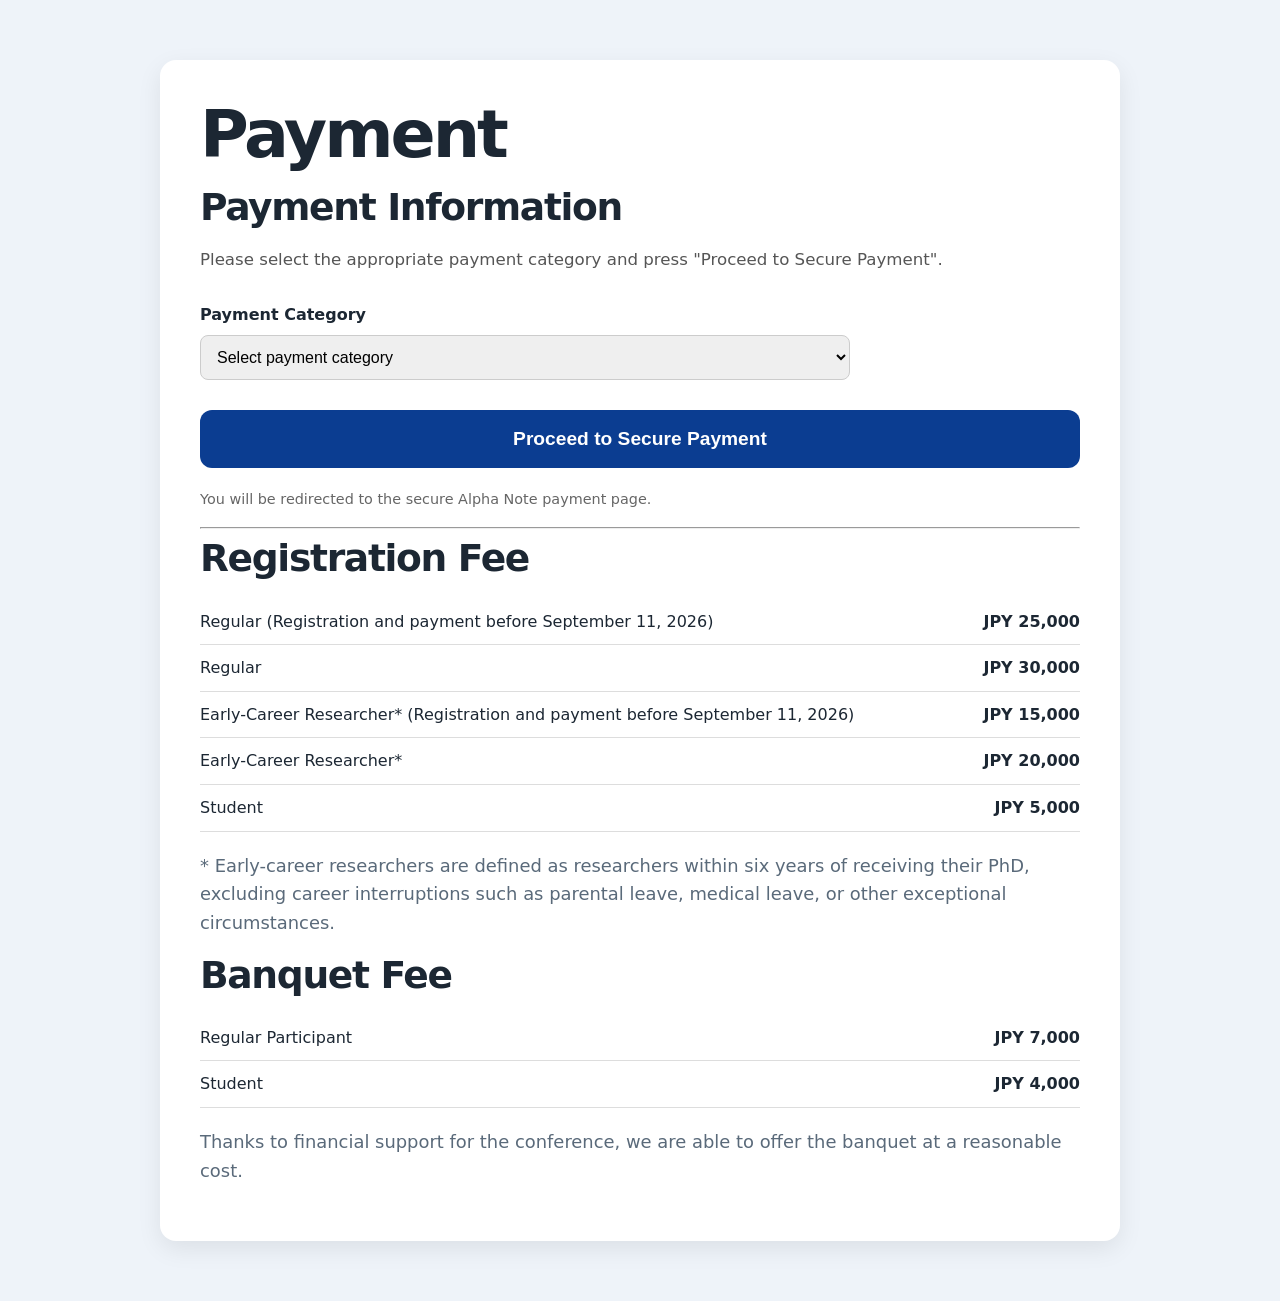
==== payment.html @ 2f1ac120 "Add files via upload" ====
<!DOCTYPE html>
<html lang="en">
<head>
  <meta charset="UTF-8">
  <title>Payment | ngVLA Conference Sendai</title>
  <link rel="stylesheet" href="style.css">
</head>

<body>
  <main class="payment-page">
    <section class="payment-card">

      <h1>Payment</h1>

      <h2>Payment Information</h2>

      <p class="payment-note">
        Please select the appropriate payment category and press "Proceed to Secure Payment".
      </p>


      <form action="https://test-payment.alpha-note.co.jp/service/credit"
            method="post"
            accept-charset="UTF-8">
        <input type="hidden" name="SiteId" value="22304603">
        <input type="hidden" name="SitePass" value="cawb2473">
<!--        <input type="hidden" name="Amount" value="210">
        <input type="submit">
      </form>
-->


        <label for="amount">Payment Category</label>
        <select id="amount" name="Amount" required>
          <option value="">Select payment category</option>

          <optgroup label="Registration + Banquet">
            <option value="32000">Regular (Early) + Banquet: JPY 32,000</option>
            <option value="37000">Regular + Banquet: JPY 37,000</option>
            <option value="22000">Early-Career Researcher (Early) + Banquet: JPY 22,000</option>
            <option value="27000">Early-Career Researcher + Banquet: JPY 27,000</option>
            <option value="9000">Student + Banquet: JPY 9,000</option>
          </optgroup>

          <optgroup label="Registration Only">
            <option value="25000">Regular (Early): JPY 25,000</option>
            <option value="30000">Regular: JPY 30,000</option>
            <option value="15000">Early-Career Researcher (Early): JPY 15,000</option>
            <option value="20000">Early-Career Researcher: JPY 20,000</option>
            <option value="5000">Student: JPY 5,000</option>
          </optgroup>

          <optgroup label="Banquet Only">
            <option value="7000">Banquet Only (Regular): JPY 7,000</option>
            <option value="4000">Banquet Only (Student): JPY 4,000</option>
          </optgroup>
        </select>

        <button type="submit" class="payment-button">
          Proceed to Secure Payment
        </button>
      </form>

      <p class="payment-small">
        You will be redirected to the secure Alpha Note payment page.
      </p>

      <hr>

      <h2>Registration Fee</h2>

      <table class="fee-table">
        <tr>
          <td>Regular (Registration and payment before September 11, 2026)</td>
          <td>JPY 25,000</td>
        </tr>
        <tr>
          <td>Regular</td>
          <td>JPY 30,000</td>
        </tr>
        <tr>
          <td>Early-Career Researcher* (Registration and payment before September 11, 2026)</td>
          <td>JPY 15,000</td>
        </tr>
        <tr>
          <td>Early-Career Researcher*</td>
          <td>JPY 20,000</td>
        </tr>
        <tr>
          <td>Student</td>
          <td>JPY 5,000</td>
        </tr>
      </table>

      <p class="lead">
        * Early-career researchers are defined as researchers within six years of receiving their PhD,
        excluding career interruptions such as parental leave, medical leave, or other exceptional circumstances.
      </p>

      <h2>Banquet Fee</h2>

      <table class="fee-table">
        <tr>
          <td>Regular Participant</td>
          <td>JPY 7,000</td>
        </tr>
        <tr>
          <td>Student</td>
          <td>JPY 4,000</td>
        </tr>
      </table>

      <p class="lead">
        Thanks to financial support for the conference, we are able to offer the banquet at a reasonable cost.
      </p>

    </section>
  </main>
</body>
</html>
---- style.css ----
:root {
  --bg: #eef3f9;
  --text: #1c2733;
  --muted: #5a6a7a;
  --accent: #0b3d91;
  --accent-dark: #072c6b;
  --card: rgba(255, 255, 255, 0.92);
  --line: rgba(28, 39, 51, 0.14);
  --shadow: 0 18px 50px rgba(10, 30, 80, 0.15);
  --max: 1120px;
}

* {
  box-sizing: border-box;
}

body {
  margin: 0;
  font-family: "Source Sans 3", "Roboto", ui-sans-serif, system-ui,
    -apple-system, BlinkMacSystemFont, "Segoe UI", sans-serif;
  color: var(--text);
  background: var(--bg);
  line-height: 1.6;
}

a {
  color: inherit;
  text-decoration: none;
}

/* Hero */
/*.hero {
  min-height: 620px;
  position: relative;
  color: #fff;
  background: url("https://raw.githubusercontent.com/daisukeiono/ngVLAConferenceSendai/272e5236b0652fa7bb953421e5971f6601d4c17a/ngVLA-full-1170x600.jpg")
    center / cover no-repeat;
  overflow: hidden;
}*/

.hero {
/*  min-height: clamp(480px, 72vh, 720px);*/
  min-height: clamp(360px, 56vh, 620px);
  position: relative;
  color: #fff;
  background: url("https://raw.githubusercontent.com/daisukeiono/ngVLAConferenceSendai/272e5236b0652fa7bb953421e5971f6601d4c17a/ngVLA-full-1170x600.jpg")
    center center / cover no-repeat;
  overflow: hidden;
}

/* organization関係 */
.sponsors {
  border-top: 1px solid rgba(0,0,0,0.08);
  margin-top: 20px;
}

.org-block {
  margin-bottom: 28px;
}

.org-block h3 {
  font-size: 1rem;
  text-transform: uppercase;
  letter-spacing: 0.08em;
  color: var(--accent);
  margin-bottom: 8px;
}

/* payment関係 */
.payment-page {
  max-width: 1000px;
  margin: 60px auto;
  padding: 0 20px;
}

.payment-card {
  background: #ffffff;
  border-radius: 16px;
  padding: 40px;
  box-shadow: 0 8px 24px rgba(0, 0, 0, 0.08);
}

.payment-card h1 {
  margin-top: 0;
  margin-bottom: 16px;
}

.payment-note {
  margin-bottom: 28px;
  color: #555;
}

.payment-card label {
  display: block;
  margin-top: 20px;
  margin-bottom: 8px;
  font-weight: 600;
}

.payment-card input,
.payment-card select {
  width: 650px;
  max-width: 100%;
  padding: 12px;
  border: 1px solid #ccc;
  border-radius: 8px;
  font-size: 1rem;
}

.payment-button {
  margin-top: 30px;
  width: 100%;
  padding: 18px;
  border: none;
  border-radius: 12px;
  background: #0b3d91;
  color: white;
  font-size: 1.2rem;
  font-weight: 700;
  cursor: pointer;
}

.payment-button:hover {
  background: #163a5a;
}

.payment-small {
  margin-top: 20px;
  font-size: 0.9rem;
  color: #666;
}

.fee-table {
  width: 100%;
  border-collapse: collapse;
  margin-bottom: 20px;
}

.fee-table td {
  padding: 10px 0;
  border-bottom: 1px solid #ddd;
}

.fee-table td:last-child {
  text-align: right;
  font-weight: 700;
  white-space: nowrap;
}

/* registration専用ヒーロー */
#registration-hero {
  background-image: url("sendai_resize.jpg");
  background-size: cover;
  background-position: center;
  background-repeat: no-repeat;
  /* min-height: 55vh; */
  min-height: clamp(360px, 56vh, 620px);

  display: flex;
  flex-direction: column;
}

/* registrationではダークオーバーレイを消す */
#registration-hero::before {
  content: none;
}

/* ナビとタイトル */
#registration-hero .nav,
#registration-hero .subpage-title {
  position: relative;
  z-index: 2;
}

#registration-hero .subpage-title {
  width: min(var(--max), calc(100% - 48px));
  margin: 0 auto;              /* ← 通常レイアウトに戻す */
/*  padding: 34px 0 46px; */
  text-align: left;            /* ← 左寄せ */
  color: white;
}

#registration-hero .subpage-title h1 {
  max-width: 640px;            /* ← indexと同じ挙動に戻す */
  text-align: left;
}

/* program専用ヒーロー */
#program-hero {
  background-image: url("herc-a-big.jpeg");
  background-size: cover;
  background-position: center;
  background-repeat: no-repeat;
  /* min-height: 55vh; */
  min-height: clamp(360px, 56vh, 620px);
  display: flex;
  flex-direction: column;
}

/* registrationではダークオーバーレイを消す */
#program-hero::before {
  content: none;
}

/* ナビとタイトル */
#program-hero .nav,
#program-hero .subpage-title {
  position: relative;
  z-index: 2;
}

#program-hero .subpage-title {
  width: min(var(--max), calc(100% - 48px));
  margin: 0 auto;              /* ← 通常レイアウトに戻す */
/*  padding: 34px 0 46px; */
  text-align: left;            /* ← 左寄せ */
  color: white;
}

#program-hero .subpage-title h1 {
  max-width: 640px;            /* ← indexと同じ挙動に戻す */
  text-align: left;
}

/* venue専用ヒーロー */
#venue-hero {
  background-image: url("sendai_town.jpg");
  background-size: cover;
  background-position: center;
  background-repeat: no-repeat;
  /* min-height: 55vh; */
  min-height: clamp(360px, 56vh, 620px);

  display: flex;
  flex-direction: column;
}

/* registrationではダークオーバーレイをつける */
#venue-hero::before {
  content: "";
  position: absolute;
  inset: 0;
  background: rgba(0, 0, 0, 0.22);　　/*この数字を変更すると画像が暗くなる*/
  z-index: 1;
}

/* ナビとタイトル */
#venue-hero .nav,
#venue-hero .subpage-title {
  position: relative;
  z-index: 2;
}

#venue-hero .subpage-title {
  width: min(var(--max), calc(100% - 48px));
  margin: 0 auto;              /* ← 通常レイアウトに戻す */
/*  padding: 34px 0 46px;*/
  text-align: left;            /* ← 左寄せ */
  color: white;
}

#venue-hero .subpage-title h1 {
  max-width: 640px;            /* ← indexと同じ挙動に戻す */
  text-align: left;
}

.hero::before {
  content: "";
  position: absolute;
  inset: 0;
  background: rgba(0, 0, 0, 0);　　/*この数字を変更すると画像が暗くなる*/
  z-index: 1;
}

.subhero {
  position: relative;
  color: #fff;
  background: #0f2a4a;
}

/* Navigation */
.nav {
  position: relative;
  z-index: 2;
  width: min(var(--max), calc(100% - 48px));
  margin: 0 auto;
  padding: 28px 0;
  display: flex;
  align-items: center;
  justify-content: space-between;
  gap: 32px;
}

.brand {
  display: flex;
  align-items: center;
  gap: 12px;
  font-weight: 800;
  font-size: 1.05rem;
  line-height: 1.2;
  letter-spacing: -0.02em;
}

.brand img {
  height: 32px;
  width: auto;
}

.navlinks {
  display: flex;
  align-items: center;
  gap: 34px;
  font-weight: 650;
  font-size: 0.98rem;
}

.navlinks a {
  opacity: 0.92;
  border-bottom: 2px solid transparent;
  padding-bottom: 4px;
}

.navlinks a:hover,
.navlinks a.active {
  border-color: #fff;
}

/* Buttons */
.button {
  display: inline-flex;
  align-items: center;
  justify-content: center;
  gap: 10px;
  min-height: 50px;
  padding: 0 24px;
  border-radius: 7px;
  background: #3b82f6;
  color: #fff;
  font-weight: 800;
  box-shadow: 0 10px 24px rgba(59, 130, 246, 0.35);
  transition: transform 160ms ease, background 160ms ease;
}

.button:hover {
  transform: translateY(-1px);
  background: #2563eb;
}

.button.secondary {
  background: #fff;
  color: var(--accent);
  box-shadow: none;
}

/* Hero content */
.hero-content {
  position: relative;
  z-index: 2;
  width: min(var(--max), calc(100% - 48px));
  margin: 0 auto;
/*    padding: 60px 0 80px; */
  padding: clamp(36px, 8vh, 80px) 0;

}

h1 {
  margin: 0;
  max-width: 640px;
  font-size: clamp(2.2rem, 5.2vw, 4.2rem);
  line-height: 1.05;
  letter-spacing: -0.045em;
  font-weight: 900;
}

.subpage-title {
  width: min(var(--max), calc(100% - 48px));
  margin: 0 auto;
  /*padding: 34px 0 46px;*/
  padding: clamp(24px, 5vh, 46px) 0;
}

.subpage-title h1 {
  font-size: clamp(2rem, 4.5vw, 3.4rem);
}

.hero-meta {
  margin-top: 30px;
  display: grid;
  gap: 10px;
  font-size: clamp(1.12rem, 2vw, 1.45rem);
  font-weight: 760;
  color: rgba(255, 255, 255, 0.85);
}

.hero-actions {
  margin-top: 34px;
  display: flex;
  gap: 14px;
  flex-wrap: wrap;
}

/* Layout */
main {
  position: relative;
  z-index: 3;
}

.section {
  width: min(var(--max), calc(100% - 48px));
  margin: 0 auto;
  padding: 54px 0;
}

.section.compact {
  padding-top: 34px;
}

h2 {
  margin: 0 0 18px;
  font-size: clamp(1.75rem, 3vw, 2.35rem);
  line-height: 1.15;
  letter-spacing: -0.035em;
}

p {
  margin: 0 0 16px;
  font-size: 1.04rem;
}

.lead {
  color: var(--muted);
  font-size: 1.12rem;
}

/* Cards */
.cards {
  display: grid;
  grid-template-columns: repeat(3, minmax(0, 1fr));
  gap: 20px;
  margin-top: 22px;
}

.card {
  background: var(--card);
  border: 1px solid rgba(255, 255, 255, 0.7);
  border-radius: 12px;
  padding: 18px;
  box-shadow: 0 12px 34px rgba(10, 30, 80, 0.1);
  min-height: 120px;
}

.card h3 {
  margin: 0 0 10px;
  font-size: 1.2rem;
  font-weight: 800;
  color: var(--accent);
  letter-spacing: 0.02em;
  text-transform: uppercase;
}

.card p {
  font-size: 0.95rem;
  margin-bottom: 6px;
  line-height: 1.35;
}

.text-link {
  display: inline-flex;
  align-items: center;
  gap: 7px;
  color: var(--accent-dark);
  font-weight: 800;
  margin-top: 4px;
}

/* Rationale */
.rationale {
  border-left: 3px solid var(--accent);
  padding-left: 26px;
  max-width: 1040px;
}

/* Two column */
.two-col {
  display: grid;
  grid-template-columns: 1fr 1fr;
  gap: 22px;
  margin-top: 22px;
  align-items: start;
}

.panel {
  background: rgba(255, 255, 255, 0.72);
  border: 1px solid rgba(37, 42, 50, 0.08);
  border-radius: 14px;
  padding: 18px;
  box-shadow: 0 12px 34px rgba(20, 25, 35, 0.06);
  height: 430px;
  overflow: auto;
}

.panel h3 {
  margin: 0 0 10px;
  font-size: 1.05rem;
}

.name-list {
  display: grid;
  grid-template-columns: 1fr;
  gap: 2px;
  margin: 0;
  padding: 0;
  list-style: none;
  font-size: 0.86rem;
  line-height: 1.2;
}

.name-list li {
  padding: 2px 0;
}

.simple-list {
  max-width: 760px;
  margin: 0;
  padding: 0;
  list-style: none;
}

.simple-list li {
  padding: 10px 0;
  border-bottom: 1px solid rgba(28, 39, 51, 0.12);
}

.map-embed {
  margin-top: 22px;
  border-radius: 14px;
  overflow: hidden;
  box-shadow: 0 12px 34px rgba(10, 30, 80, 0.12);
  border: 1px solid rgba(28, 39, 51, 0.12);
}

.access-diagram {
  display: grid;
  gap: 22px;
  margin-top: 24px;
}

.route-card {
  background: rgba(255, 255, 255, 0.82);
  border: 1px solid rgba(28, 39, 51, 0.12);
  border-radius: 14px;
  padding: 22px;
  box-shadow: 0 12px 34px rgba(10, 30, 80, 0.08);
}

.route-card h4 {
  margin: 0 0 16px;
  font-size: 1.15rem;
  color: var(--accent);
}

.route-flow {
  display: flex;
  align-items: center;
  gap: 10px;
  flex-wrap: wrap;
  margin-bottom: 16px;
}

.route-step {
  background: #fff;
  border: 1px solid rgba(28, 39, 51, 0.14);
  border-radius: 999px;
  padding: 9px 14px;
  font-weight: 750;
  font-size: 0.95rem;
}

.route-step.highlight {
  background: var(--accent);
  color: #fff;
  border-color: var(--accent);
}

.route-arrow {
  color: var(--muted);
  font-weight: 900;
}

.speaker-grid {
  display: grid;
  grid-template-columns: repeat(auto-fit, minmax(200px,1fr));
  gap: 18px;
  margin-top: 24px;
}

.speaker-card {
  background: rgba(255,255,255,0.82);
  border-radius: 14px;
  padding: 10px;
  box-shadow: 0 12px 34px rgba(20,25,35,0.06);
  border: 1px solid rgba(37,42,50,0.08);
}

.speaker-card h3 {
  margin: 0 0 6px;
  font-size: 1.1rem;
}

.speaker-card p {
  margin: 0;
  color: var(--muted);
}

@media (max-width: 560px) {
  .route-flow {
    display: grid;
    gap: 8px;
  }

  .route-arrow {
    transform: rotate(90deg);
    justify-self: start;
    margin-left: 20px;
  }
}

/* Footer */
footer {
  margin-top: 30px;
  padding: 42px 24px;
  background: #0f2a4a;
  color: rgba(255, 255, 255, 0.82);
  text-align: center;
  font-size: 0.95rem;
}


/* Responsive */
@media (max-width: 900px) {
/*  .hero {
    min-height: 660px;
  }*/

  .nav {
    /*align-items: flex-start;*/
    flex-direction: column;
    align-items: flex-start;
    gap: 14px;
  }

  .navlinks {
/*    display: none; */
    display: flex;
    flex-wrap: wrap;
    gap: 18px;
    font-size: 0.95rem;
  }

  .cards {
    grid-template-columns: repeat(2, minmax(0, 1fr));
  }

  .two-col {
    grid-template-columns: 1fr;
  }
}

@media (max-width: 560px) {
/*  .hero {
    min-height: 620px;
    background-position: 58% center;
  }
*/
  .nav,
  .hero-content,
  .section,
  .subpage-title {
    width: min(100% - 30px, var(--max));
  }

  .hero-content {
/*    padding-top: 70px; */
  }

  .cards {
    grid-template-columns: 1fr;
  }

  .rationale {
    padding-left: 18px;
  }

  .brand {
    font-size: 0.95rem;
  }
/*
  h1 {
    font-size: 3rem;
  }*/
}
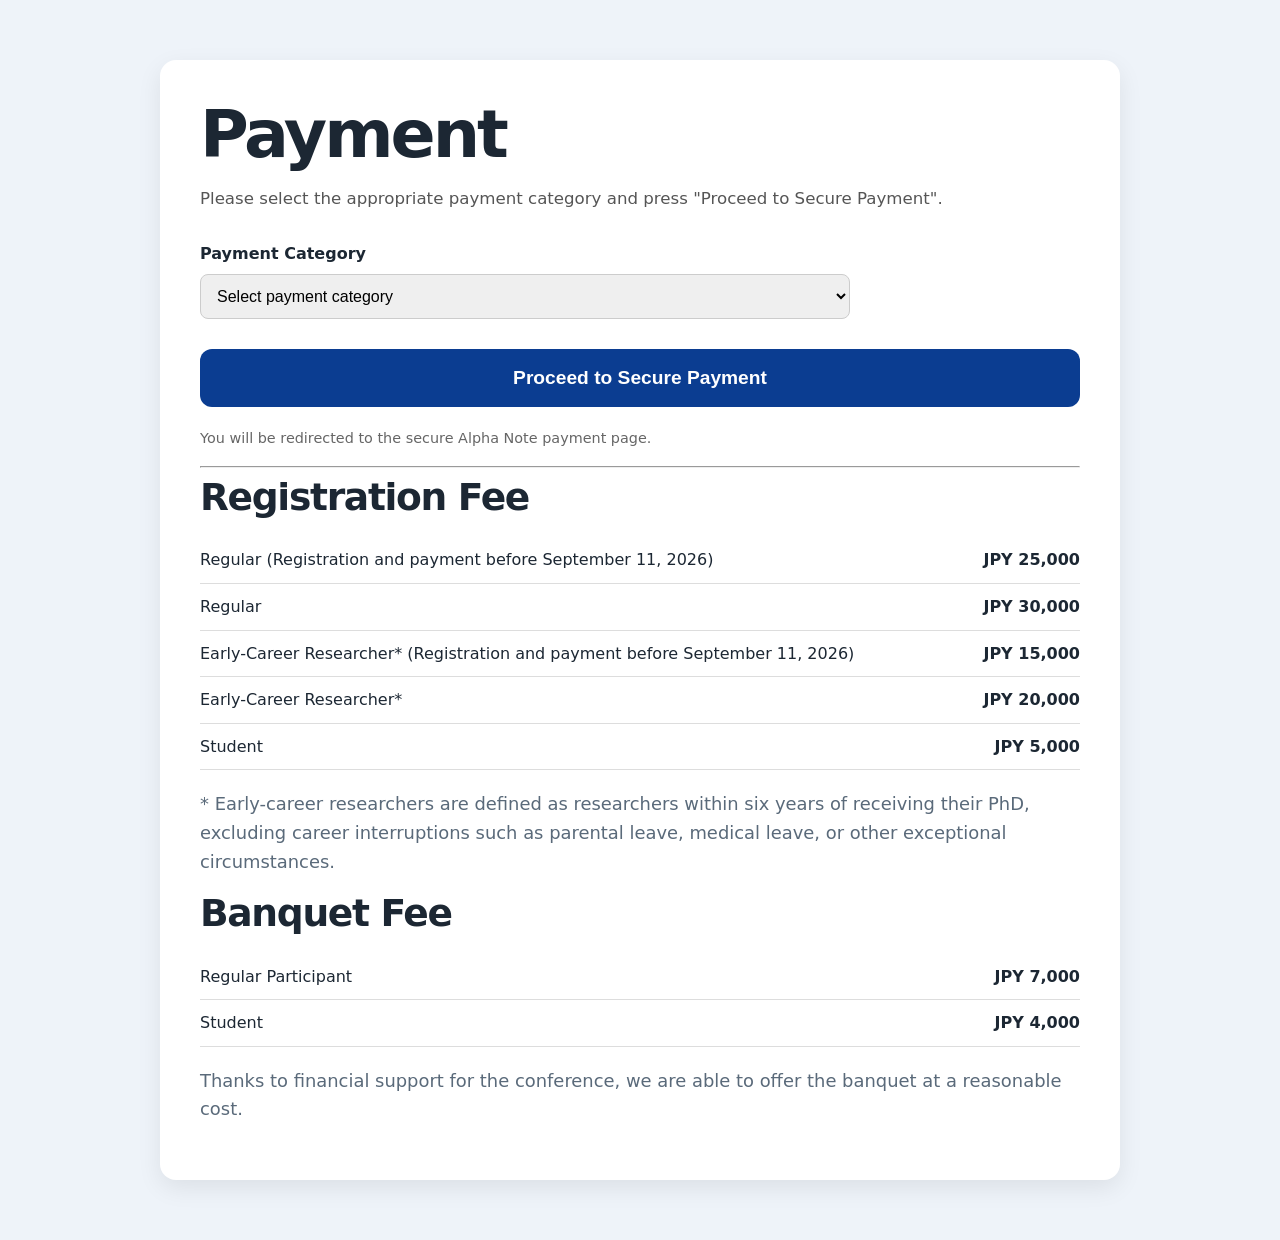
==== commit 9e493cdc: "Add files via upload" ====
--- a/payment.html
+++ b/payment.html
@@ -11,8 +11,6 @@
     <section class="payment-card">
 
       <h1>Payment</h1>
-
-      <h2>Payment Information</h2>
 
       <p class="payment-note">
         Please select the appropriate payment category and press "Proceed to Secure Payment".
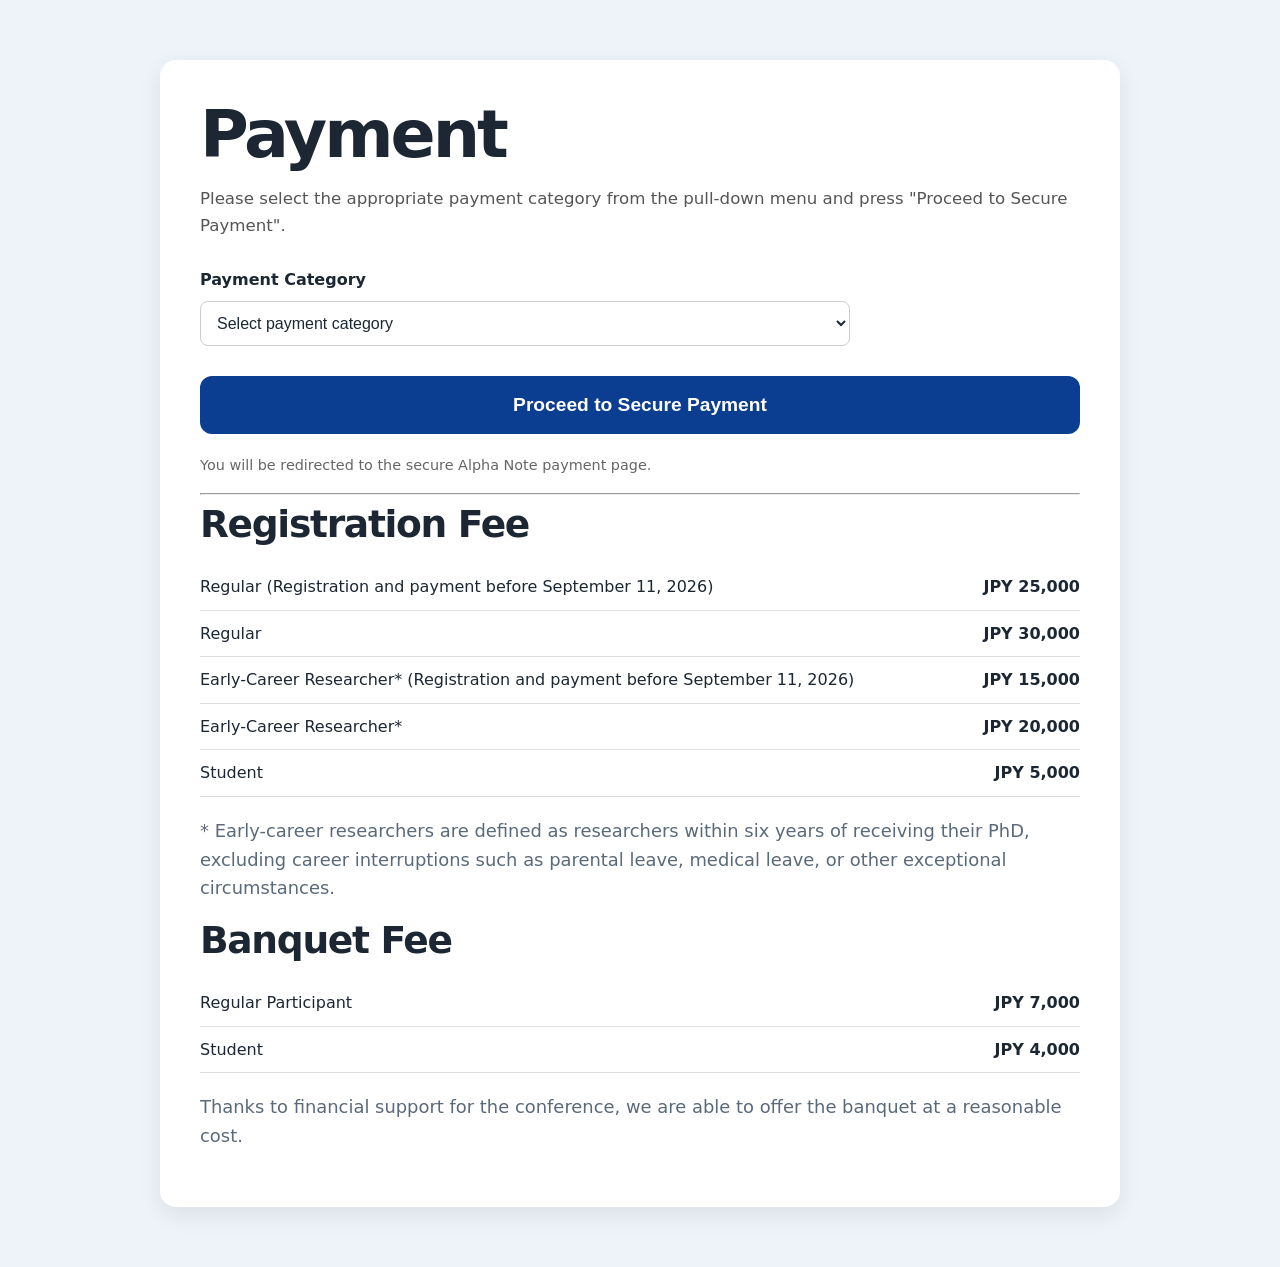
==== commit 8098c67c: "Add files via upload" ====
--- a/payment.html
+++ b/payment.html
@@ -13,7 +13,7 @@
       <h1>Payment</h1>
 
       <p class="payment-note">
-        Please select the appropriate payment category and press "Proceed to Secure Payment".
+        Please select the appropriate payment category from the pull-down menu and press "Proceed to Secure Payment".
       </p>
 
 
--- a/style.css
+++ b/style.css
@@ -105,6 +105,8 @@
   border: 1px solid #ccc;
   border-radius: 8px;
   font-size: 1rem;
+  background-color: #ffffff;
+  color: #1c2733;
 }
 
 .payment-button {
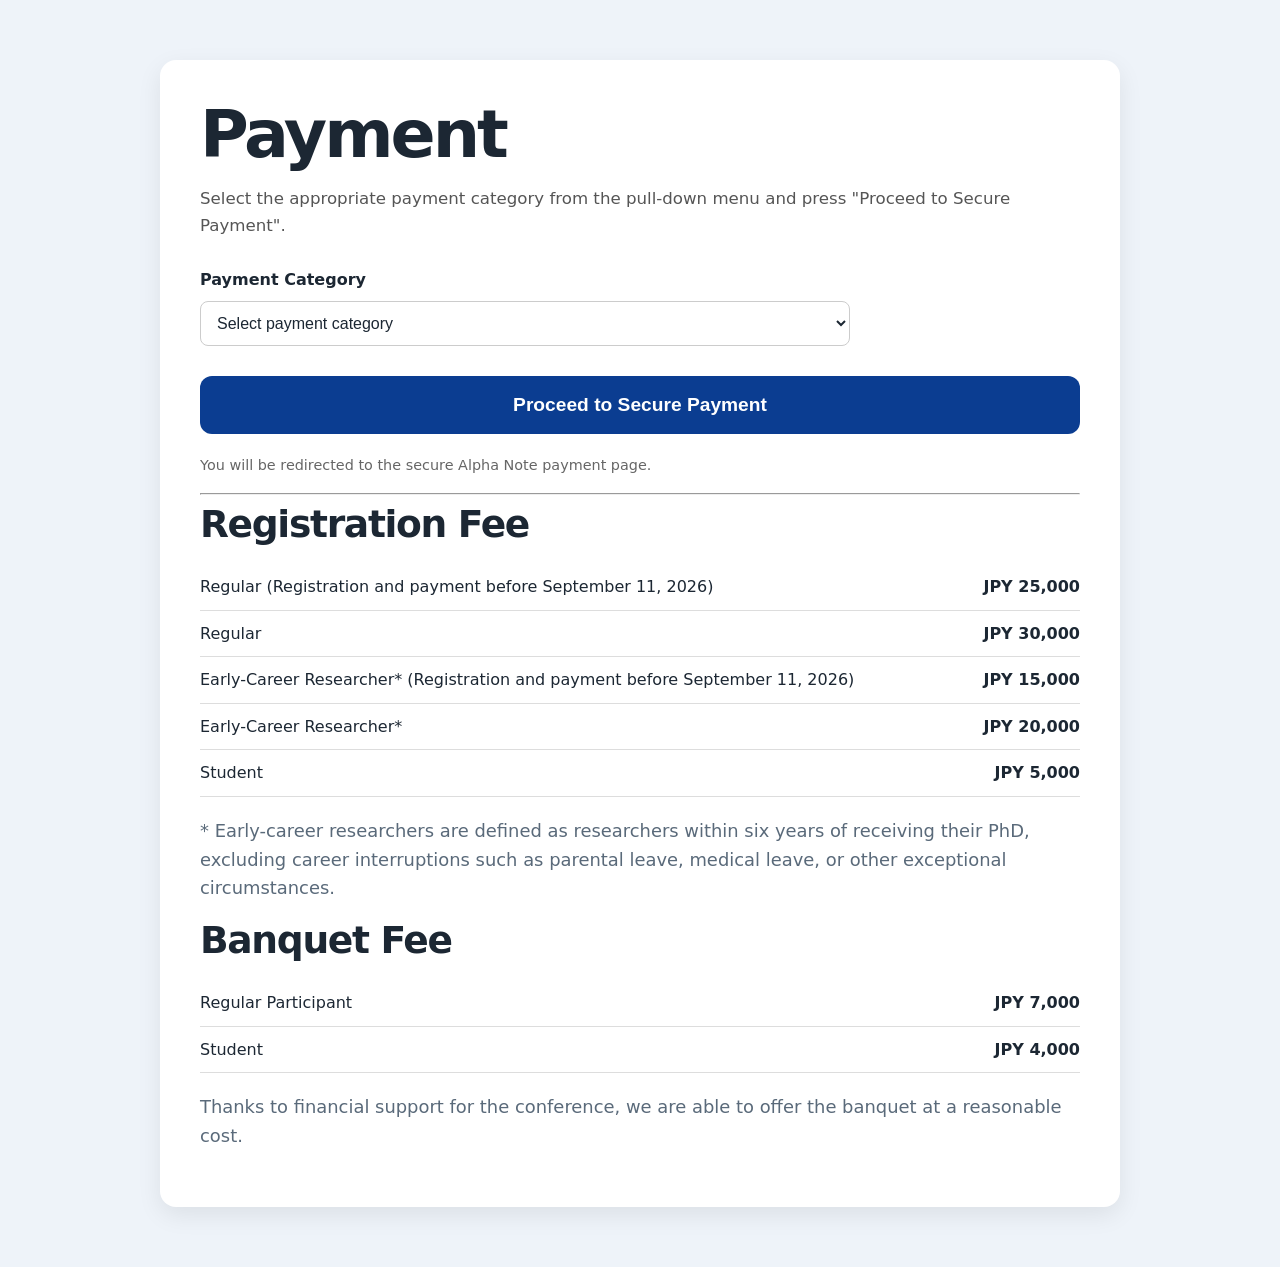
==== commit 1923eed1: "Add files via upload" ====
--- a/payment.html
+++ b/payment.html
@@ -2,6 +2,7 @@
 <html lang="en">
 <head>
   <meta charset="UTF-8">
+  <meta name="viewport" content="width=device-width, initial-scale=1">
   <title>Payment | ngVLA Conference Sendai</title>
   <link rel="stylesheet" href="style.css">
 </head>
@@ -13,7 +14,7 @@
       <h1>Payment</h1>
 
       <p class="payment-note">
-        Please select the appropriate payment category from the pull-down menu and press "Proceed to Secure Payment".
+        Select the appropriate payment category from the pull-down menu and press "Proceed to Secure Payment".
       </p>
 
 
--- a/style.css
+++ b/style.css
@@ -107,6 +107,13 @@
   font-size: 1rem;
   background-color: #ffffff;
   color: #1c2733;
+  opacity: 1;
+  background: #fff !important;
+  -webkit-appearance: menulist;
+}
+.payment-card select option {
+  background: #fff;
+  color: #000;
 }
 
 .payment-button {
